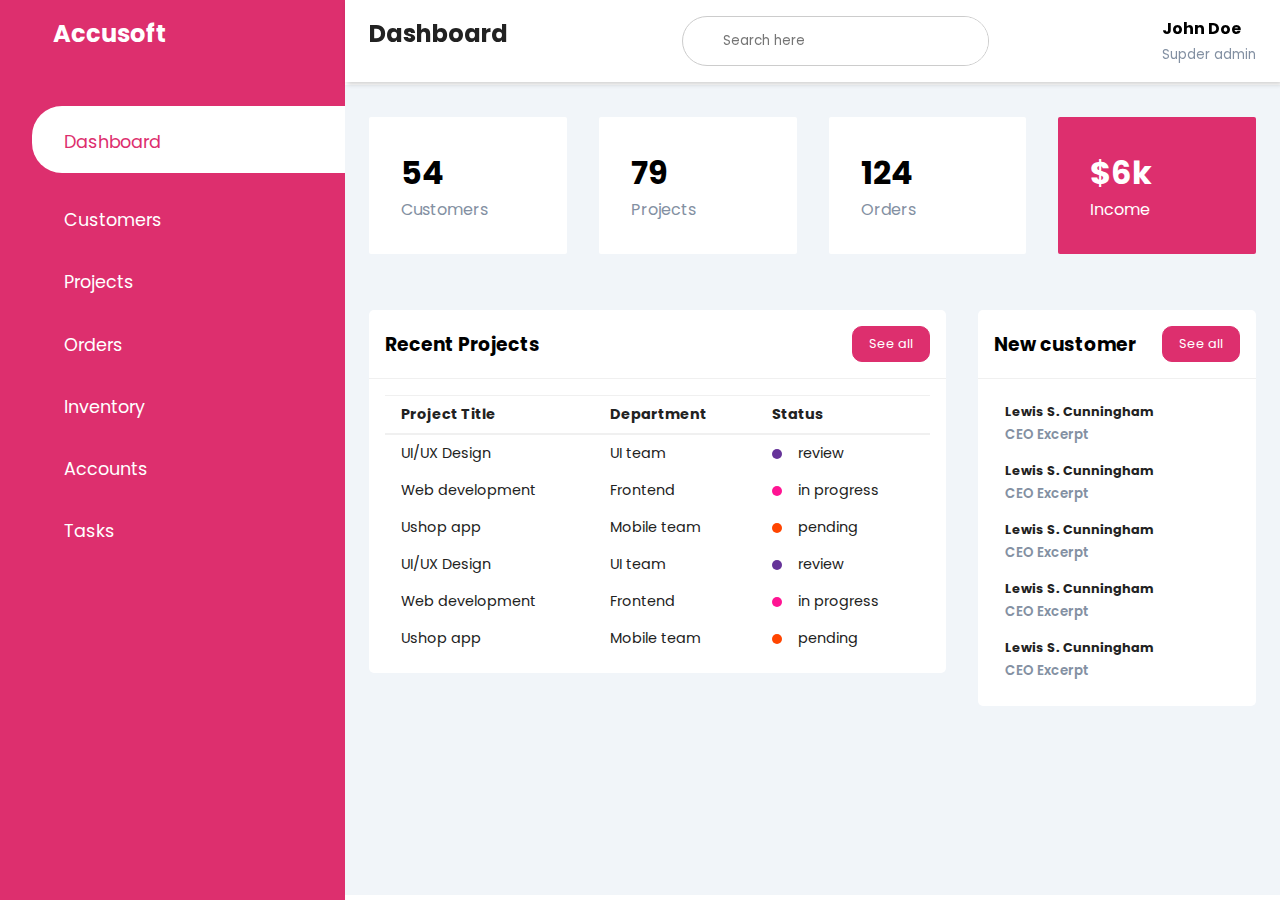
==== index.html @ 0e96a183 "full code" ====
<!DOCTYPE html>
<html lang="en">
    <head>
        <meta charset="UTF-8">
        <meta name="viewport" content="width=device-width, initial-scale=1,maximum-scale=1">
        <title>Accusoft admin</title>
        <link rel="stylesheet" href="http://maxst.icons8.com/vue-static/landings/line-awesome/line-awesome/1.3.0/css/line-awesome.min.css">
        <link rel="stylesheet" href="style.css">
    </head>
    <body>

        <input type="checkbox" id="nav-toggle">
        <div class="sidebar">
            <div class="sidebar-brand">
                <h2><span class="lab la-accusoft"></span> <span>Accusoft</span></h2>
            </div>
            
            <div class="sidebar-menu">
                <ul>
                    <li>
                        <a href="" class="active"><span class="las la-igloo"></span>
                            <span>Dashboard</span></a>
                    </li>
                    <li>
                        <a href=""><span class="las la-users"></span>
                            <span>Customers</span></a>
                    </li>
                    <li>
                        <a href=""><span class="las la-clipboard-list"></span>
                            <span>Projects</span></a>
                    </li>
                    <li>
                        <a href=""><span class="las la-shopping-bag"></span>
                            <span>Orders</span></a>
                    </li>
                    <li>
                        <a href=""><span class="las la-receipt"></span>
                            <span>Inventory</span></a>
                    </li>
                    <li>
                        <a href=""><span class="las la-user-circle"></span>
                            <span>Accounts</span></a>
                    </li>
                    <li>
                        <a href=""><span class="las la-clipboard-list"></span>
                            <span>Tasks</span></a>
                    </li>
                </ul>
            </div>
        </div>

        <div class="main-content">
            <header>
                <h2>
                    <label for="nav-toggle">
                        <span class="las la-bars"></span>
                    </label>

                    Dashboard
                </h2>

                <div class="search-wrapper">
                    <span class="las la-search"></span>
                    <input type="search" placeholder="Search here" />
                </div>

                <div class="user-wrapper">
                    <!--<img src="img/2.jpg" width="40px" height="40px" alt="">-->
                    <div>
                        <h4>John Doe</h4>
                        <small>Supder admin</small>
                    </div>
                </div>
            </header>
            
            <main>

                <div class="cards">

                    <div class="card-single">
                        <div>
                            <h1>54</h1>
                            <span>Customers</span>
                        </div>
                        <div>
                            <span class="las la-users"></span>
                        </div>
                    </div>

                    <div class="card-single">
                        <div>
                            <h1>79</h1>
                            <span>Projects</span>
                        </div>
                        <div>
                            <span class="las la-clipboard"></span>
                        </div>
                    </div>

                    <div class="card-single">
                        <div>
                            <h1>124</h1>
                            <span>Orders</span>
                        </div>
                        <div>
                            <span class="las la-shopping-bag"></span>
                        </div>
                    </div>

                    <div class="card-single">
                        <div>
                            <h1>$6k</h1>
                            <span>Income</span>
                        </div>
                        <div>
                            <span class="lab la-google-wallet"></span>
                        </div>
                    </div>

                </div>

                <div class="recent-grid">
                    <div class="projects">
                        <div class="card">
                            <div class="card-header">
                                <h3>Recent Projects</h3>

                                <button>See all <span class="las la-arrow-right"></span></button>
                            </div>

                            <div class="card-body">
                                <div class="table-responsive">
                                    <table width="100%">
                                        <thead>
                                            <tr>
                                                <td>Project Title</td>
                                                <td>Department</td>
                                                <td>Status</td>
                                            </tr>
                                        </thead>
                                        <tbody>
                                            <tr>
                                                <td>UI/UX Design</td>
                                                <td>UI team</td>
                                                <td>
                                                    <span class="status purple"></span>
                                                    review
                                                </td>
                                            </tr>
                                            <tr>
                                                <td>Web development</td>
                                                <td>Frontend</td>
                                                <td>
                                                    <span class="status pink"></span>
                                                    in progress 
                                                </td>
                                            </tr>
                                            <tr>
                                                <td>Ushop app</td>
                                                <td>Mobile team</td>
                                                <td>
                                                    <span class="status orange"></span>
                                                    pending
                                                </td>
                                            </tr>
                                            <tr>
                                                <td>UI/UX Design</td>
                                                <td>UI team</td>
                                                <td>
                                                    <span class="status purple"></span>
                                                    review
                                                </td>
                                            </tr>
                                            <tr>
                                                <td>Web development</td>
                                                <td>Frontend</td>
                                                <td>
                                                    <span class="status pink"></span>
                                                    in progress 
                                                </td>
                                            </tr>
                                            <tr>
                                                <td>Ushop app</td>
                                                <td>Mobile team</td>
                                                <td>
                                                    <span class="status orange"></span>
                                                    pending
                                                </td>
                                            </tr>
                                        </tbody>
                                    </table>
                                </div>
                                
                            </div>
                        </div>
                    </div>

                    <div class="customers">
                        <div class="card">
                            <div class="card-header">
                                <h3>New customer</h3>

                                <button>See all <span class="las la-arrow-right"></span></button>
                            </div>

                            <div class="card-body">
                                <div class="customer">
                                    <div class="info">
                                        <!--<img src="img/2.jpg" width="40px" height="40px" alt="">-->
                                        <div>
                                            <h4>Lewis S. Cunningham</h4>
                                            <small>CEO Excerpt</small>
                                        </div>
                                    </div>
                                    <div class="contact">
                                        <span class="las la-user-circle"></span>
                                        <span class="las la-comment"></span>
                                        <span class="las la-phone"></span>
                                    </div>
                                </div>

                                <div class="customer">
                                    <div class="info">
                                        <!--<img src="img/2.jpg" width="40px" height="40px" alt="">-->
                                        <div>
                                            <h4>Lewis S. Cunningham</h4>
                                            <small>CEO Excerpt</small>
                                        </div>
                                    </div>
                                    <div class="contact">
                                        <span class="las la-user-circle"></span>
                                        <span class="las la-comment"></span>
                                        <span class="las la-phone"></span>
                                    </div>
                                </div>

                                <div class="customer">
                                    <div class="info">
                                        <!--<img src="img/2.jpg" width="40px" height="40px" alt="">-->
                                        <div>
                                            <h4>Lewis S. Cunningham</h4>
                                            <small>CEO Excerpt</small>
                                        </div>
                                    </div>
                                    <div class="contact">
                                        <span class="las la-user-circle"></span>
                                        <span class="las la-comment"></span>
                                        <span class="las la-phone"></span>
                                    </div>
                                </div>

                                <div class="customer">
                                    <div class="info">
                                        <!--<img src="img/2.jpg" width="40px" height="40px" alt="">-->
                                        <div>
                                            <h4>Lewis S. Cunningham</h4>
                                            <small>CEO Excerpt</small>
                                        </div>
                                    </div>
                                    <div class="contact">
                                        <span class="las la-user-circle"></span>
                                        <span class="las la-comment"></span>
                                        <span class="las la-phone"></span>
                                    </div>
                                </div>

                                <div class="customer">
                                    <div class="info">
                                        <!--<img src="img/2.jpg" width="40px" height="40px" alt="">-->
                                        <div>
                                            <h4>Lewis S. Cunningham</h4>
                                            <small>CEO Excerpt</small>
                                        </div>
                                    </div>
                                    <div class="contact">
                                        <span class="las la-user-circle"></span>
                                        <span class="las la-comment"></span>
                                        <span class="las la-phone"></span>
                                    </div>
                                </div>


                            </div>
                    </div>
                </div>
            </main>
        </div>
    </body>
</html>
---- style.css ----
@import url('https://fonts.googleapis.com/css2?family=Poppins:wght@300;400;500;600&display=swap');

:root {
    --main-color: #DD2F6E;
    --color-dark: #1D2231;
    --text-grey: #8390A2;
}

* {
    padding: 0;
    margin: 0;
    box-sizing: border-box;
    list-style-type: none;
    text-decoration: none;
    font-family: 'Poppins', sans-serif;
}

.sidebar {
    width: 345px;
    position: fixed;
    left: 0;
    top: 0;
    height: 100%;
    background: var(--main-color);
    z-index: 100;
    transition: width 300ms;
}

.sidebar-brand {
    height: 90px;
    padding: 1rem 0rem 1rem 2rem;
    color: #fff;
}

.sidebar-brand span {
    display: inline-block;
    padding-right: 1rem;
}

.sidebar-menu {
    margin-top: 1rem;
}

.sidebar-menu li {
    width: 100%;
    margin-bottom: 1.7rem;
    padding-left: 2rem;
}

.sidebar-menu a {
    padding-left: 1rem;
    display: block;
    color: #fff;
    font-size: 1.1rem;
}

.sidebar-menu a.active {
    background: #fff;
    padding-top: 1rem;
    padding-bottom: 1rem;
    color: var(--main-color);
    border-radius: 30px 0px 0px 30px;
}

.sidebar-menu a span:first-child {
    font-size: 1.5rem;
    padding-right: 1rem;
}

#nav-toggle:checked + .sidebar { 
    width: 70px;
}

#nav-toggle:checked + .sidebar .sidebar-brand, 
#nav-toggle:checked + .sidebar li { 
    padding-left: 1rem;
    text-align: center;
}

#nav-toggle:checked + .sidebar li a { 
    padding-left: 0rem;
}

#nav-toggle:checked + .sidebar .sidebar-brand h2 span:last-child,
#nav-toggle:checked + .sidebar li a span:last-child { 
    display: none;
}

#nav-toggle:checked ~ .main-content { 
    margin-left: 70px;
}

#nav-toggle:checked ~ .main-content header { 
    width: calc(100% - 70px);
    left: 70px;
}

.main-content {
    transition: margin-left 300ms;
    margin-left: 345px;
}

header {
    background: #fff;
    display: flex;
    justify-content: space-between;
    padding: 1rem 1.5rem;
    box-shadow: 2px 2px 5px rgba(0,0,0,0.2);
    position: fixed;
    left: 345px;
    width: calc(100% - 345px);
    top: 0;
    z-index: 100; 
    transition: left 300ms;
}

#nav-toggle {
    display: none;
}

header h2 {
    color: #222;
}

hearder label span {
    font-size: 1.7rem;
    padding-right: 1rem;
}

.search-wrapper {
    border: 1px solid #ccc;
    border-radius: 30px;
    height: 50px;
    display: flex;
    align-items: center;
    overflow-x: hidden;
}

.search-wrapper span {
    display: inline-block;
    padding: 0rem 1rem;
    font-size: 1.5rem;
}

.search-wrapper input {
    height: 100%;
    padding: .5rem;
    border: none;
    outline: none;
}

.user-wrapper {
    display: flex;
    align-items: center;
}

.user-wrapper img {
    border-radius: 50%;
    margin-right: 1rem;
}

.user-wrapper small {
    display: inline-block;
    color: var(--text-grey);
}

main {
    margin-top: 85px;
    padding: 2rem 1.5rem;
    background: #f1f5f9;
    min-height: calc(100vh - 90px);
}

.cards {
    display: grid;
    grid-template-columns: repeat(4, 1fr);
    grid-gap: 2rem;
    margin-bottom: 1rem;
}

.card-single {
    display: flex;
    justify-content: space-between;
    background: #fff;
    padding: 2rem;
    border-radius: 2px;
}

.card-single div:last-child span {
    font-size: 3rem;
    color: var(--main-color);
}

.card-single div:first-child span {
    color: var(--text-grey);
}

.card-single:last-child {
    background: var(--main-color);
}

.card-single:last-child h1,
.card-single:last-child div:last-child span,
.card-single:last-child div:first-child span {
    color: #fff;
}

.recent-grid {
    margin-top: 3.5rem;
    display: grid;
    grid-gap: 2rem;
    grid-template-columns: 65% auto;
}

.card {
    background: #fff;
    border-radius: 5px;
}

.card-header,
.card-body {
    padding: 1rem;
}

.card-header {
    display: flex;
    justify-content: space-between;
    align-items: center;
    border-bottom: 1px solid #f0f0f0;
}

.card-header button {
    background: var(--main-color);
    border-radius: 10px;
    color: #fff;
    font-size: .8rem;
    padding: .5rem 1rem;
    border: 1px solid var(--main-color);
}

table {
    border-collapse: collapse;
}

thead tr {
    border-top: 1px solid #f0f0f0;
    border-bottom: 2px solid #f0f0f0;
}

thead td {
    font-weight: 700;
}

td {
    padding: .5rem 1rem;
    font-size: .9rem;
    color: #222;
}

td .status {
    display: inline-block;
    height: 10px;
    width: 10px;
    border-radius: 50%;
    margin-right: 1rem;
}

tr td:last-child {
    display: flex;
    align-items: center;
}

.status.purple {
    background: rebeccapurple;
}

.status.pink {
    background: deeppink;
}

.status.orange {
    background: orangered;
}

.table-responsive {
    width: 100%;
    overflow-x: auto;
}

.customer {
    display: flex;
    justify-content: space-between;
    align-items: center;
    padding: .5rem .7rem;
}

.info {
    display: flex;
    align-items: center;
}

.info img {
    border-radius: 50%;
    margin-right: 1rem;
}

.info h4 {
    font-size: .8rem;
    font-weight: 700;
    color: #222;
}

.info small {
    font-weight: 600;
    color: var(--text-grey);
}

.contact span {
    font-size: 1.2rem;
    display: inline-block;
    margin-left: .5rem;
    color: var(--main-color);
}

@media only screen and (max-width: 1200px) {
    .sidebar { 
        width: 70px;
    }
    
    .sidebar .sidebar-brand, 
    .sidebar li { 
        padding-left: 1rem;
        text-align: center;
    }
    
    .sidebar li a { 
        padding-left: 0rem;
    }
    
    .sidebar .sidebar-brand h2 span:last-child,
    .sidebar li a span:last-child { 
        display: none;
    }
    
    .main-content { 
        margin-left: 70px;
    }
    
    .main-content header { 
        width: calc(100% - 70px);
        left: 70px;
    }    
}

@media only screen and (max-width: 960px){
    .cards {
        grid-template-columns: repeat(3, 1fr);
    }

    .recent-grid {
        grid-template-columns: 60% 40%;
    }
}

@media only screen and (max-width: 768px){
    .cards {
        grid-template-columns: repeat(2, 1fr);
    }

    .recent-grid {
        grid-template-columns: 100%;
    }

    .search-wrapper {
        display: none;
    }

    .sidebar {
        left: -100% !important;
    }

    header h2 {
        display: flex;
        align-items: center;
    }

    header h2 label {
        display: inline-block;
        background: var(--main-color);
        padding-right: 0rem;
        margin-right: 1rem;
        height: 40px;
        width: 40px;
        border-radius: 50%;
        color: #fff;
        display: flex;
        align-items: center;
        justify-content: center !important;
    }

    header h2 span {
        text-align: center;
        padding-right: 0rem;
    }

    header h2 {
        font-size: 1.1rem;
    }

    .main-content {
        width: 100%;
        margin-left: 0rem;
    }

    header {
        width: 100% !important;
        left: 0 !important;
    }

    #nav-toggle:checked + .sidebar {
        left: 0 !important;
        z-index: 100;
        width: 345px;
    }
    
    #nav-toggle:checked + .sidebar .sidebar-brand, 
    #nav-toggle:checked + .sidebar li { 
        padding-left: 2em;
        text-align: left;
    }
    
    #nav-toggle:checked + .sidebar li a { 
        padding-left: 1rem;
    }
    
    #nav-toggle:checked + .sidebar .sidebar-brand h2 span:last-child,
    #nav-toggle:checked + .sidebar li a span:last-child { 
        display: inline;
    }

    #nav-toggle:checked ~ .main-content {
        margin-left: 0rem !important;
    }
}

@media only screen and (max-width: 560px){
    .cards {
        grid-template-columns: 100%;
    }
}
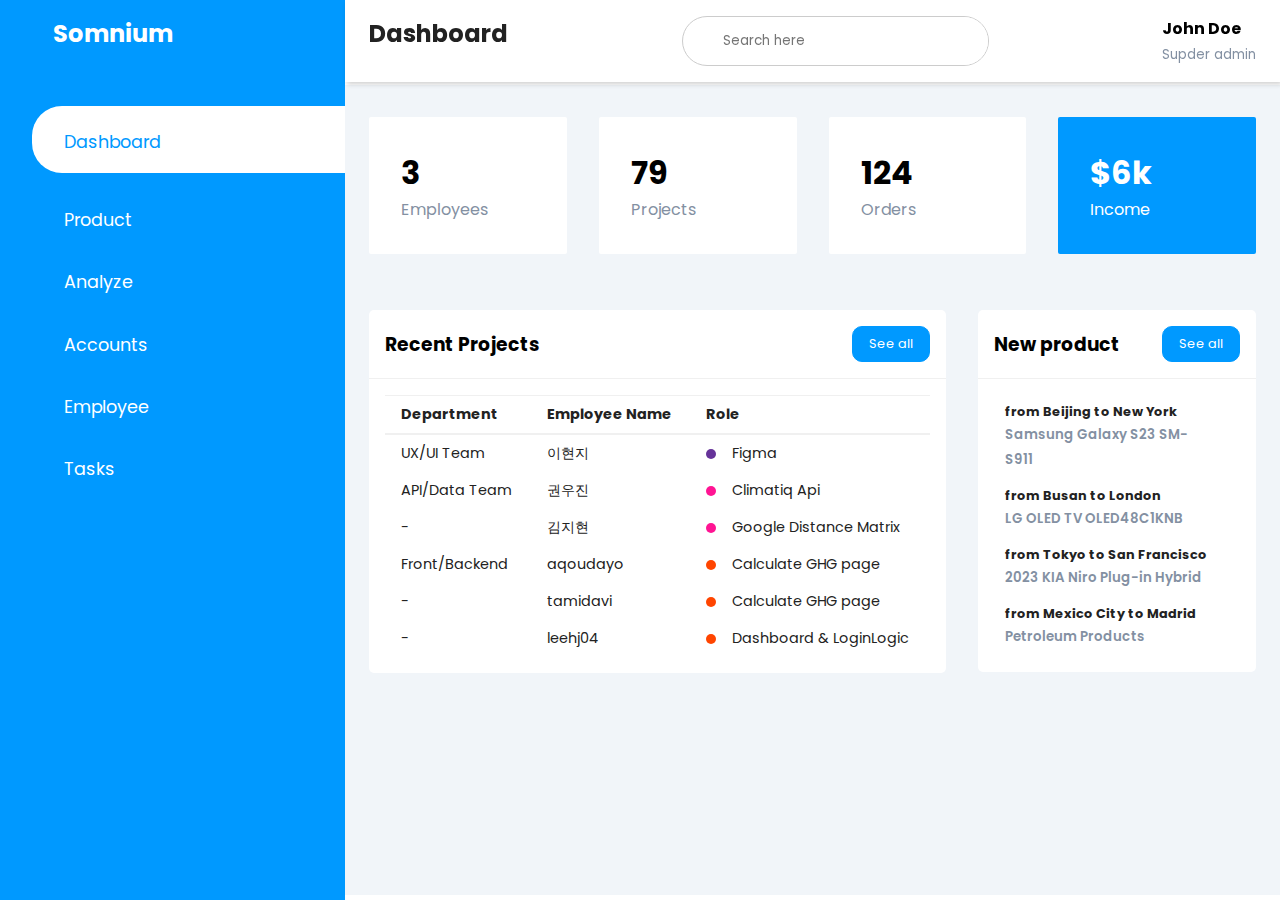
==== commit 4133de6b: "Add files via upload" ====
--- a/index.html
+++ b/index.html
@@ -3,7 +3,7 @@
     <head>
         <meta charset="UTF-8">
         <meta name="viewport" content="width=device-width, initial-scale=1,maximum-scale=1">
-        <title>Accusoft admin</title>
+        <title>Somnium</title>
         <link rel="stylesheet" href="http://maxst.icons8.com/vue-static/landings/line-awesome/line-awesome/1.3.0/css/line-awesome.min.css">
         <link rel="stylesheet" href="style.css">
     </head>
@@ -12,7 +12,7 @@
         <input type="checkbox" id="nav-toggle">
         <div class="sidebar">
             <div class="sidebar-brand">
-                <h2><span class="lab la-accusoft"></span> <span>Accusoft</span></h2>
+                <h2><span class="lab la-accusoft"></span> <span>Somnium</span></h2>
             </div>
             
             <div class="sidebar-menu">
@@ -20,26 +20,22 @@
                     <li>
                         <a href="" class="active"><span class="las la-igloo"></span>
                             <span>Dashboard</span></a>
-                    </li>
-                    <li>
-                        <a href=""><span class="las la-users"></span>
-                            <span>Customers</span></a>
-                    </li>
-                    <li>
-                        <a href=""><span class="las la-clipboard-list"></span>
-                            <span>Projects</span></a>
-                    </li>
+                    </li>                 
                     <li>
                         <a href=""><span class="las la-shopping-bag"></span>
-                            <span>Orders</span></a>
+                            <span>Product</span></a>
                     </li>
                     <li>
                         <a href=""><span class="las la-receipt"></span>
-                            <span>Inventory</span></a>
+                            <span>Analyze</span></a>
                     </li>
                     <li>
                         <a href=""><span class="las la-user-circle"></span>
                             <span>Accounts</span></a>
+                    </li>
+                    <li>
+                        <a href=""><span class="las la-users"></span>
+                            <span>Employee</span></a>
                     </li>
                     <li>
                         <a href=""><span class="las la-clipboard-list"></span>
@@ -79,8 +75,8 @@
 
                     <div class="card-single">
                         <div>
-                            <h1>54</h1>
-                            <span>Customers</span>
+                            <h1>3</h1>
+                            <span>Employees</span>
                         </div>
                         <div>
                             <span class="las la-users"></span>
@@ -133,58 +129,58 @@
                                     <table width="100%">
                                         <thead>
                                             <tr>
-                                                <td>Project Title</td>
                                                 <td>Department</td>
-                                                <td>Status</td>
+                                                <td>Employee Name</td>
+                                                <td>Role</td>
                                             </tr>
                                         </thead>
                                         <tbody>
                                             <tr>
-                                                <td>UI/UX Design</td>
-                                                <td>UI team</td>
+                                                <td>UX/UI Team</td>
+                                                <td>이현지</td>
                                                 <td>
                                                     <span class="status purple"></span>
-                                                    review
-                                                </td>
-                                            </tr>
-                                            <tr>
-                                                <td>Web development</td>
-                                                <td>Frontend</td>
+                                                    Figma
+                                                </td>
+                                            </tr>
+                                            <tr>
+                                                <td>API/Data Team</td>   
+                                                <td>권우진</td>
                                                 <td>
                                                     <span class="status pink"></span>
-                                                    in progress 
-                                                </td>
-                                            </tr>
-                                            <tr>
-                                                <td>Ushop app</td>
-                                                <td>Mobile team</td>
+                                                    Climatiq Api
+                                                </td>
+                                            </tr>
+                                            <tr>
+                                                <td>-</td>
+                                                <td>김지현</td>
+                                                <td>
+                                                    <span class="status pink"></span>
+                                                    Google Distance Matrix
+                                                </td>
+                                            </tr>
+                                            <tr>
+                                                <td>Front/Backend</td>
+                                                <td>aqoudayo</td>
                                                 <td>
                                                     <span class="status orange"></span>
-                                                    pending
-                                                </td>
-                                            </tr>
-                                            <tr>
-                                                <td>UI/UX Design</td>
-                                                <td>UI team</td>
-                                                <td>
-                                                    <span class="status purple"></span>
-                                                    review
-                                                </td>
-                                            </tr>
-                                            <tr>
-                                                <td>Web development</td>
-                                                <td>Frontend</td>
-                                                <td>
-                                                    <span class="status pink"></span>
-                                                    in progress 
-                                                </td>
-                                            </tr>
-                                            <tr>
-                                                <td>Ushop app</td>
-                                                <td>Mobile team</td>
+                                                    Calculate GHG page
+                                                </td>
+                                            </tr>
+                                            <tr>
+                                                <td>-</td>
+                                                <td>tamidavi</td>
                                                 <td>
                                                     <span class="status orange"></span>
-                                                    pending
+                                                    Calculate GHG page
+                                                </td>
+                                            </tr>
+                                            <tr>
+                                                <td>-</td>
+                                                <td>leehj04</td>
+                                                <td>
+                                                    <span class="status orange"></span>
+                                                    Dashboard & LoginLogic
                                                 </td>
                                             </tr>
                                         </tbody>
@@ -198,7 +194,7 @@
                     <div class="customers">
                         <div class="card">
                             <div class="card-header">
-                                <h3>New customer</h3>
+                                <h3>New product</h3>
 
                                 <button>See all <span class="las la-arrow-right"></span></button>
                             </div>
@@ -208,74 +204,55 @@
                                     <div class="info">
                                         <!--<img src="img/2.jpg" width="40px" height="40px" alt="">-->
                                         <div>
-                                            <h4>Lewis S. Cunningham</h4>
-                                            <small>CEO Excerpt</small>
-                                        </div>
-                                    </div>
-                                    <div class="contact">
-                                        <span class="las la-user-circle"></span>
-                                        <span class="las la-comment"></span>
-                                        <span class="las la-phone"></span>
-                                    </div>
-                                </div>
-
-                                <div class="customer">
-                                    <div class="info">
-                                        <!--<img src="img/2.jpg" width="40px" height="40px" alt="">-->
-                                        <div>
-                                            <h4>Lewis S. Cunningham</h4>
-                                            <small>CEO Excerpt</small>
-                                        </div>
-                                    </div>
-                                    <div class="contact">
-                                        <span class="las la-user-circle"></span>
-                                        <span class="las la-comment"></span>
-                                        <span class="las la-phone"></span>
-                                    </div>
-                                </div>
-
-                                <div class="customer">
-                                    <div class="info">
-                                        <!--<img src="img/2.jpg" width="40px" height="40px" alt="">-->
-                                        <div>
-                                            <h4>Lewis S. Cunningham</h4>
-                                            <small>CEO Excerpt</small>
-                                        </div>
-                                    </div>
-                                    <div class="contact">
-                                        <span class="las la-user-circle"></span>
-                                        <span class="las la-comment"></span>
-                                        <span class="las la-phone"></span>
-                                    </div>
-                                </div>
-
-                                <div class="customer">
-                                    <div class="info">
-                                        <!--<img src="img/2.jpg" width="40px" height="40px" alt="">-->
-                                        <div>
-                                            <h4>Lewis S. Cunningham</h4>
-                                            <small>CEO Excerpt</small>
-                                        </div>
-                                    </div>
-                                    <div class="contact">
-                                        <span class="las la-user-circle"></span>
-                                        <span class="las la-comment"></span>
-                                        <span class="las la-phone"></span>
-                                    </div>
-                                </div>
-
-                                <div class="customer">
-                                    <div class="info">
-                                        <!--<img src="img/2.jpg" width="40px" height="40px" alt="">-->
-                                        <div>
-                                            <h4>Lewis S. Cunningham</h4>
-                                            <small>CEO Excerpt</small>
-                                        </div>
-                                    </div>
-                                    <div class="contact">
-                                        <span class="las la-user-circle"></span>
-                                        <span class="las la-comment"></span>
-                                        <span class="las la-phone"></span>
+                                            <h4>from Beijing to New York</h4>
+                                            <small>Samsung Galaxy S23 SM-S911</small>
+                                        </div>
+                                    </div>
+                                    <div class="contact">
+                                        <span class="las la-user-circle"></span>
+                                        <span class="las la-comment"></span>
+                                    </div>
+                                </div>
+
+                                <div class="customer">
+                                    <div class="info">
+                                        <!--<img src="img/2.jpg" width="40px" height="40px" alt="">-->
+                                        <div>
+                                            <h4>from Busan to London</h4>
+                                            <small>LG OLED TV OLED48C1KNB</small>
+                                        </div>
+                                    </div>
+                                    <div class="contact">
+                                        <span class="las la-user-circle"></span>
+                                        <span class="las la-comment"></span>
+                                    </div>
+                                </div>
+
+                                <div class="customer">
+                                    <div class="info">
+                                        <!--<img src="img/2.jpg" width="40px" height="40px" alt="">-->
+                                        <div>
+                                            <h4>from Tokyo to San Francisco</h4>
+                                            <small>2023 KIA Niro Plug-in Hybrid</small>
+                                        </div>
+                                    </div>
+                                    <div class="contact">
+                                        <span class="las la-user-circle"></span>
+                                        <span class="las la-comment"></span>
+                                    </div>
+                                </div>
+
+                                <div class="customer">
+                                    <div class="info">
+                                        <!--<img src="img/2.jpg" width="40px" height="40px" alt="">-->
+                                        <div>
+                                            <h4>from Mexico City to Madrid</h4>
+                                            <small>Petroleum Products </small>
+                                        </div>
+                                    </div>
+                                    <div class="contact">
+                                        <span class="las la-user-circle"></span>
+                                        <span class="las la-comment"></span>
                                     </div>
                                 </div>
 
--- a/style.css
+++ b/style.css
@@ -1,7 +1,7 @@
 @import url('https://fonts.googleapis.com/css2?family=Poppins:wght@300;400;500;600&display=swap');
 
 :root {
-    --main-color: #DD2F6E;
+    --main-color: #0099ff;
     --color-dark: #1D2231;
     --text-grey: #8390A2;
 }
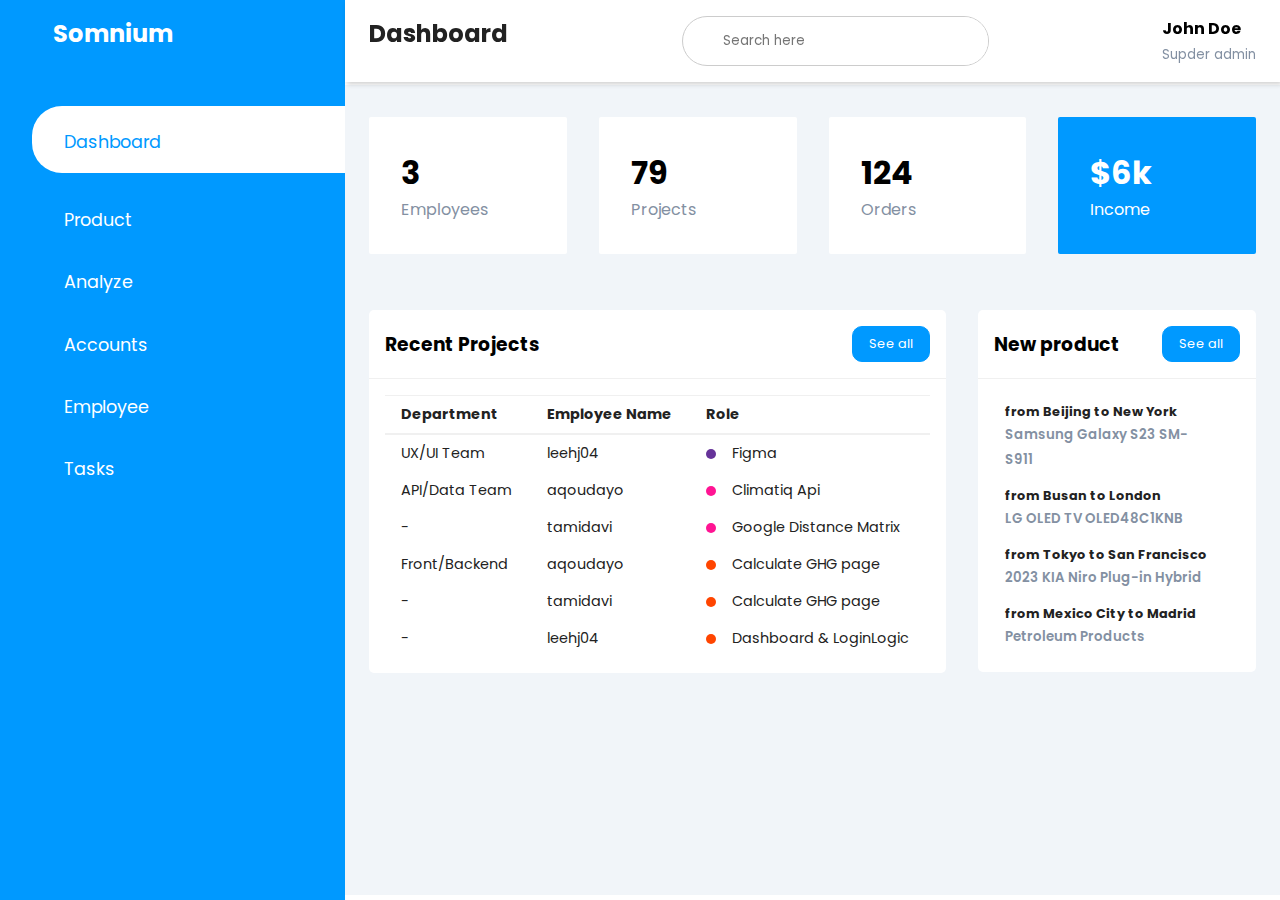
==== commit b9c5fe0b: "Add files via upload" ====
--- a/index.html
+++ b/index.html
@@ -137,7 +137,7 @@
                                         <tbody>
                                             <tr>
                                                 <td>UX/UI Team</td>
-                                                <td>이현지</td>
+                                                <td>leehj04</td>
                                                 <td>
                                                     <span class="status purple"></span>
                                                     Figma
@@ -145,7 +145,7 @@
                                             </tr>
                                             <tr>
                                                 <td>API/Data Team</td>   
-                                                <td>권우진</td>
+                                                <td>aqoudayo</td>
                                                 <td>
                                                     <span class="status pink"></span>
                                                     Climatiq Api
@@ -153,7 +153,7 @@
                                             </tr>
                                             <tr>
                                                 <td>-</td>
-                                                <td>김지현</td>
+                                                <td>tamidavi</td>
                                                 <td>
                                                     <span class="status pink"></span>
                                                     Google Distance Matrix
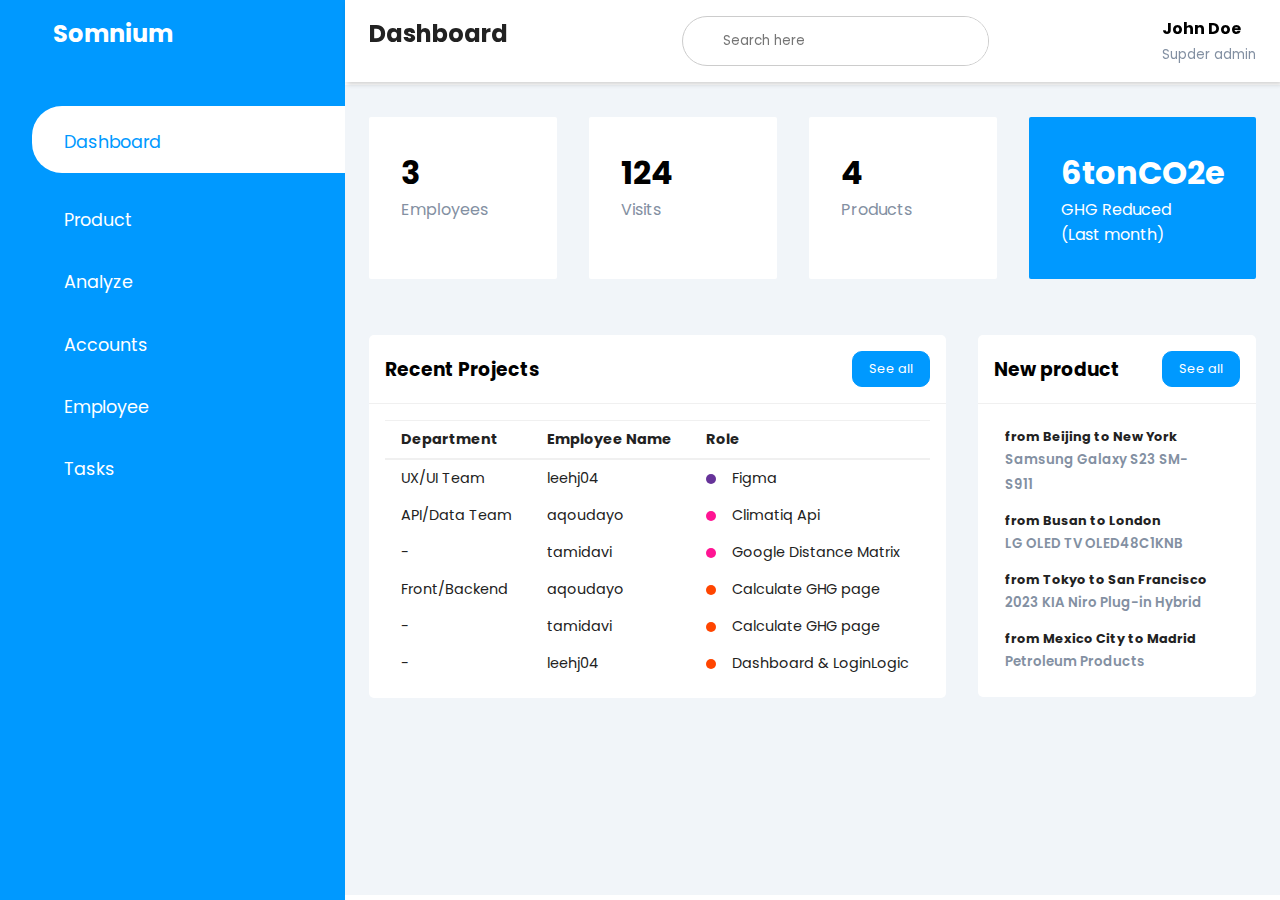
==== commit 23e799de: "Add files via upload" ====
--- a/index.html
+++ b/index.html
@@ -85,8 +85,8 @@
 
                     <div class="card-single">
                         <div>
-                            <h1>79</h1>
-                            <span>Projects</span>
+                            <h1>124</h1>
+                            <span>Visits</span>
                         </div>
                         <div>
                             <span class="las la-clipboard"></span>
@@ -95,8 +95,8 @@
 
                     <div class="card-single">
                         <div>
-                            <h1>124</h1>
-                            <span>Orders</span>
+                            <h1>4</h1>
+                            <span>Products</span>
                         </div>
                         <div>
                             <span class="las la-shopping-bag"></span>
@@ -105,8 +105,9 @@
 
                     <div class="card-single">
                         <div>
-                            <h1>$6k</h1>
-                            <span>Income</span>
+                            <h1>6tonCO2e</h1>
+                            <span>GHG Reduced</span></br>
+                            <span>(Last month)</span>
                         </div>
                         <div>
                             <span class="lab la-google-wallet"></span>
